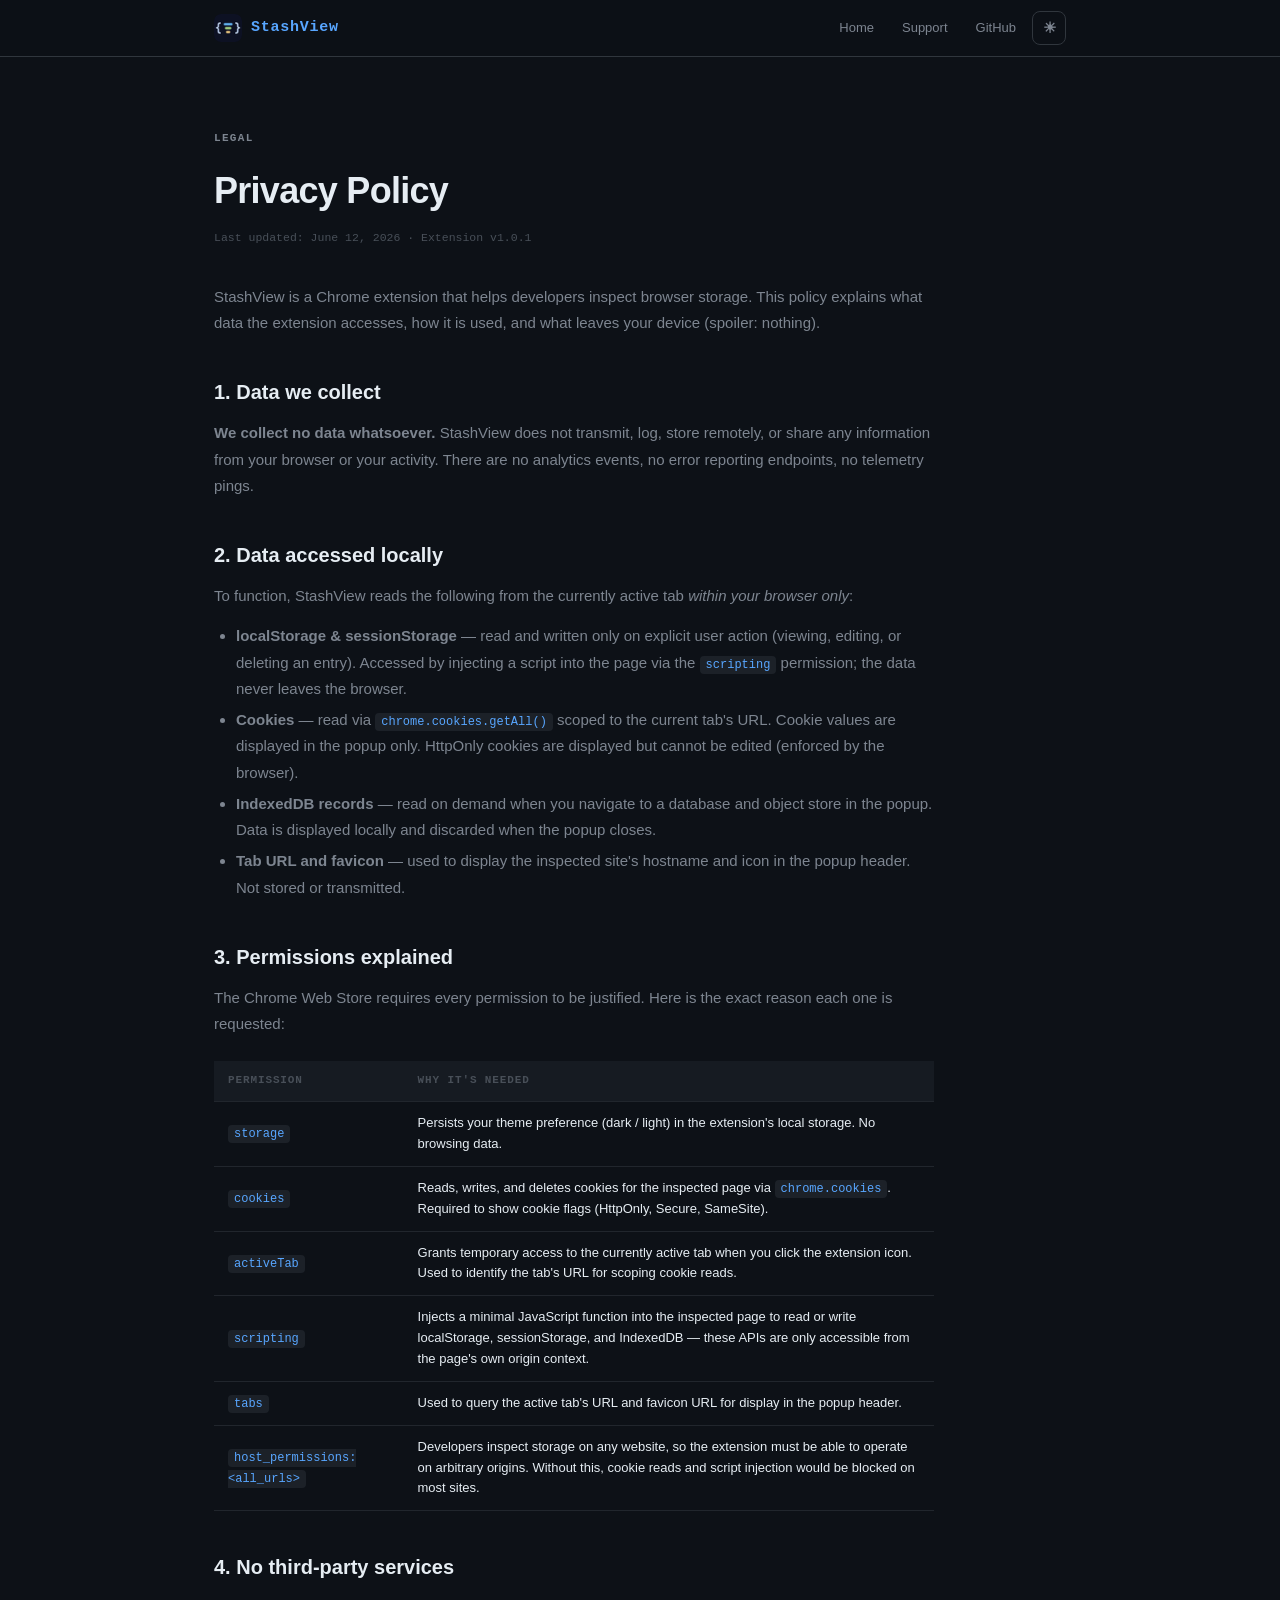
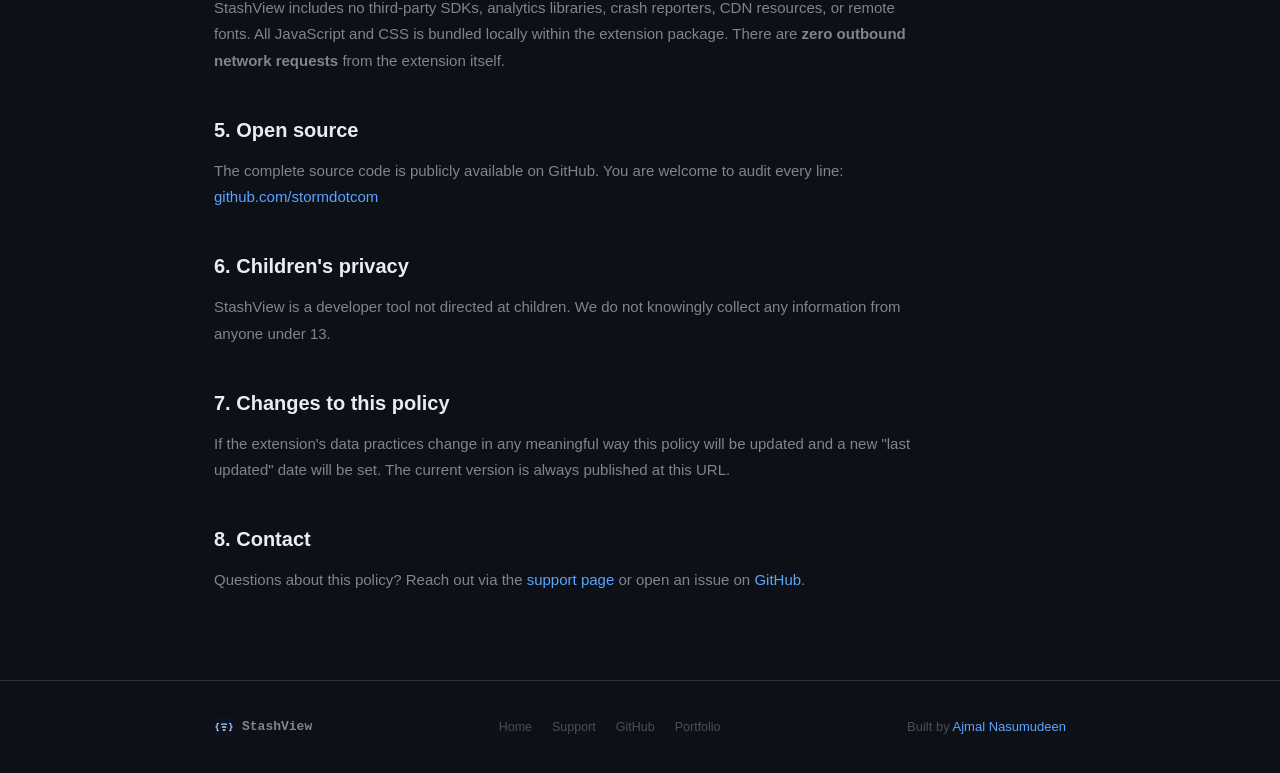
==== www/privacy/index.html @ b9c45487 "Add initial HTML files for StashView extension - Created index.html for the main page with navigatio" ====
<!DOCTYPE html>
<html lang="en" data-theme="dark">
<head>
  <meta charset="utf-8">
  <meta name="viewport" content="width=device-width, initial-scale=1">
  <title>Privacy Policy — StashView</title>
  <meta name="description" content="StashView Privacy Policy. No data collection. No telemetry. Everything stays on your device.">
  <link rel="icon" type="image/png" sizes="32x32" href="../../icons/icon32.png">
  <link rel="stylesheet" href="../assets/styles.css">
</head>
<body>

<nav class="nav">
  <div class="container nav__inner">
    <a class="nav__brand" href="/">
      <img class="nav__logo nav__logo--dark"  src="../../icons/icon32.png"       alt="StashView">
      <img class="nav__logo nav__logo--light" src="../../icons/icon32-light.png" alt="StashView">
      <span class="nav__name">StashView</span>
    </a>
    <div class="nav__links">
      <a class="nav__link" href="/">Home</a>
      <a class="nav__link" href="../support/">Support</a>
      <a class="nav__link hide-sm" href="https://github.com/stormdotcom" target="_blank" rel="noopener">GitHub</a>
      <button class="btn btn--icon" id="theme-toggle" aria-label="Toggle theme">
        <span class="ti-dark">☀</span>
        <span class="ti-light" style="display:none">☾</span>
      </button>
    </div>
  </div>
</nav>

<main class="section">
  <div class="container">
    <div class="prose">

      <p class="section__label">Legal</p>
      <h1>Privacy Policy</h1>
      <p class="last-updated">Last updated: June 12, 2026 · Extension v1.0.1</p>

      <p>
        StashView is a Chrome extension that helps developers inspect browser
        storage. This policy explains what data the extension accesses, how it
        is used, and what leaves your device (spoiler: nothing).
      </p>

      <h2>1. Data we collect</h2>
      <p>
        <strong>We collect no data whatsoever.</strong> StashView does not
        transmit, log, store remotely, or share any information from your
        browser or your activity. There are no analytics events, no error
        reporting endpoints, no telemetry pings.
      </p>

      <h2>2. Data accessed locally</h2>
      <p>
        To function, StashView reads the following from the currently active
        tab <em>within your browser only</em>:
      </p>
      <ul>
        <li>
          <strong>localStorage &amp; sessionStorage</strong> — read and written
          only on explicit user action (viewing, editing, or deleting an entry).
          Accessed by injecting a script into the page via the
          <code>scripting</code> permission; the data never leaves the browser.
        </li>
        <li>
          <strong>Cookies</strong> — read via <code>chrome.cookies.getAll()</code>
          scoped to the current tab's URL. Cookie values are displayed in the
          popup only. HttpOnly cookies are displayed but cannot be edited
          (enforced by the browser).
        </li>
        <li>
          <strong>IndexedDB records</strong> — read on demand when you navigate
          to a database and object store in the popup. Data is displayed locally
          and discarded when the popup closes.
        </li>
        <li>
          <strong>Tab URL and favicon</strong> — used to display the inspected
          site's hostname and icon in the popup header. Not stored or transmitted.
        </li>
      </ul>

      <h2>3. Permissions explained</h2>
      <p>
        The Chrome Web Store requires every permission to be justified. Here is
        the exact reason each one is requested:
      </p>

      <table class="perm-table">
        <thead>
          <tr>
            <th>Permission</th>
            <th>Why it's needed</th>
          </tr>
        </thead>
        <tbody>
          <tr>
            <td><code>storage</code></td>
            <td>Persists your theme preference (dark / light) in the extension's local storage. No browsing data.</td>
          </tr>
          <tr>
            <td><code>cookies</code></td>
            <td>Reads, writes, and deletes cookies for the inspected page via <code>chrome.cookies</code>. Required to show cookie flags (HttpOnly, Secure, SameSite).</td>
          </tr>
          <tr>
            <td><code>activeTab</code></td>
            <td>Grants temporary access to the currently active tab when you click the extension icon. Used to identify the tab's URL for scoping cookie reads.</td>
          </tr>
          <tr>
            <td><code>scripting</code></td>
            <td>Injects a minimal JavaScript function into the inspected page to read or write localStorage, sessionStorage, and IndexedDB — these APIs are only accessible from the page's own origin context.</td>
          </tr>
          <tr>
            <td><code>tabs</code></td>
            <td>Used to query the active tab's URL and favicon URL for display in the popup header.</td>
          </tr>
          <tr>
            <td><code>host_permissions: &lt;all_urls&gt;</code></td>
            <td>Developers inspect storage on any website, so the extension must be able to operate on arbitrary origins. Without this, cookie reads and script injection would be blocked on most sites.</td>
          </tr>
        </tbody>
      </table>

      <h2>4. No third-party services</h2>
      <p>
        StashView includes no third-party SDKs, analytics libraries, crash
        reporters, CDN resources, or remote fonts. All JavaScript and CSS is
        bundled locally within the extension package. There are <strong>zero
        outbound network requests</strong> from the extension itself.
      </p>

      <h2>5. Open source</h2>
      <p>
        The complete source code is publicly available on GitHub. You are
        welcome to audit every line:
        <a href="https://github.com/stormdotcom" target="_blank" rel="noopener">github.com/stormdotcom</a>
      </p>

      <h2>6. Children's privacy</h2>
      <p>
        StashView is a developer tool not directed at children. We do not
        knowingly collect any information from anyone under 13.
      </p>

      <h2>7. Changes to this policy</h2>
      <p>
        If the extension's data practices change in any meaningful way this
        policy will be updated and a new "last updated" date will be set. The
        current version is always published at this URL.
      </p>

      <h2>8. Contact</h2>
      <p>
        Questions about this policy? Reach out via the
        <a href="../support/">support page</a> or open an issue on
        <a href="https://github.com/stormdotcom" target="_blank" rel="noopener">GitHub</a>.
      </p>

    </div>
  </div>
</main>

<footer class="footer">
  <div class="container footer__inner">
    <div class="footer__brand">
      <img class="footer__logo" src="../../icons/icon32.png" alt="">
      StashView
    </div>
    <div class="footer__links">
      <a href="/">Home</a>
      <a href="../support/">Support</a>
      <a href="https://github.com/stormdotcom" target="_blank" rel="noopener">GitHub</a>
      <a href="https://ajmalnasumudeen.in" target="_blank" rel="noopener">Portfolio</a>
    </div>
    <span>Built by <a href="https://ajmalnasumudeen.in" target="_blank" rel="noopener">Ajmal Nasumudeen</a></span>
  </div>
</footer>

<script>
  const toggle = document.getElementById('theme-toggle');
  const dark  = toggle.querySelector('.ti-dark');
  const light = toggle.querySelector('.ti-light');
  let theme = localStorage.getItem('sv-theme') || 'dark';
  function apply(t) {
    document.documentElement.dataset.theme = t;
    dark.style.display  = t === 'dark'  ? 'inline' : 'none';
    light.style.display = t === 'light' ? 'inline' : 'none';
    localStorage.setItem('sv-theme', t);
    theme = t;
  }
  apply(theme);
  toggle.addEventListener('click', () => apply(theme === 'dark' ? 'light' : 'dark'));
</script>

</body>
</html>
---- www/assets/styles.css ----
/* ═══════════════════════════════════════════════════════════════
   StashView — Landing page stylesheet
   Same design tokens as the extension. Dark default, light opt-in.
═══════════════════════════════════════════════════════════════ */

/* ── Tokens ──────────────────────────────────────────────────── */
:root {
  --bg:           #0d1117;
  --surface:      #161b22;
  --surface-2:    #1c2128;
  --surface-3:    #21262d;
  --border:       #30363d;
  --border-sub:   #21262d;

  --text:         #e6edf3;
  --text-dim:     #7d8590;
  --text-dimmer:  #484f58;

  --accent:       #58a6ff;
  --accent-dim:   rgba(88,166,255,.12);
  --accent-glow:  rgba(88,166,255,.25);
  --success:      #3fb950;
  --success-dim:  rgba(63,185,80,.12);
  --danger:       #f85149;
  --warning:      #d29922;
  --purple:       #bc8cff;
  --orange:       #f7b748;

  --mono: 'JetBrains Mono','SF Mono',ui-monospace,'Cascadia Mono',monospace;
  --sans: -apple-system,BlinkMacSystemFont,'Segoe UI',Helvetica,Arial,sans-serif;

  --radius:    8px;
  --radius-lg: 14px;
  --max-w:     900px;
  --trans:     0.18s ease;
}

[data-theme="light"] {
  --bg:          #ffffff;
  --surface:     #f6f8fa;
  --surface-2:   #eaeef2;
  --surface-3:   #d0d7de;
  --border:      #d0d7de;
  --border-sub:  #e8ebef;
  --text:        #1f2328;
  --text-dim:    #57606a;
  --text-dimmer: #9198a1;
  --accent:      #0969da;
  --accent-dim:  rgba(9,105,218,.08);
  --accent-glow: rgba(9,105,218,.18);
  --success:     #1a7f37;
  --success-dim: rgba(26,127,55,.08);
  --danger:      #cf222e;
  --warning:     #9a6700;
  --purple:      #6639ba;
  --orange:      #bc5909;
}

/* ── Reset ───────────────────────────────────────────────────── */
*,*::before,*::after { box-sizing: border-box; margin: 0; padding: 0; }
html { scroll-behavior: smooth; }
body {
  font-family: var(--sans);
  background: var(--bg);
  color: var(--text);
  font-size: 15px;
  line-height: 1.6;
  transition: background var(--trans), color var(--trans);
}
a { color: var(--accent); text-decoration: none; }
a:hover { text-decoration: underline; }
img { display: block; max-width: 100%; }

/* ── Layout helpers ──────────────────────────────────────────── */
.container { max-width: var(--max-w); margin: 0 auto; padding: 0 24px; }
.mono { font-family: var(--mono); }

/* ══════════════════════════════════════════════════════════════
   NAV
══════════════════════════════════════════════════════════════ */
.nav {
  position: sticky;
  top: 0;
  z-index: 100;
  background: rgba(13,17,23,.88);
  backdrop-filter: blur(12px);
  -webkit-backdrop-filter: blur(12px);
  border-bottom: 1px solid var(--border);
}
[data-theme="light"] .nav {
  background: rgba(255,255,255,.88);
}
.nav__inner {
  display: flex;
  align-items: center;
  gap: 16px;
  height: 56px;
}
.nav__brand {
  display: flex;
  align-items: center;
  gap: 9px;
  text-decoration: none;
}
.nav__logo {
  width: 28px; height: 28px;
  border-radius: 7px;
}
.nav__logo--dark  { display: block; }
.nav__logo--light { display: none; }
[data-theme="light"] .nav__logo--dark  { display: none; }
[data-theme="light"] .nav__logo--light { display: block; }

.nav__name {
  font-family: var(--mono);
  font-size: 15px;
  font-weight: 700;
  color: var(--accent);
  letter-spacing: .05em;
}
.nav__links {
  display: flex;
  align-items: center;
  gap: 4px;
  margin-left: auto;
}
.nav__link {
  padding: 6px 12px;
  border-radius: var(--radius);
  font-size: 13px;
  color: var(--text-dim);
  transition: color var(--trans), background var(--trans);
}
.nav__link:hover { color: var(--text); background: var(--surface-2); text-decoration: none; }

.btn {
  display: inline-flex;
  align-items: center;
  gap: 7px;
  padding: 8px 18px;
  border-radius: var(--radius);
  font-size: 13px;
  font-weight: 600;
  cursor: pointer;
  border: 1px solid transparent;
  transition: background var(--trans), border-color var(--trans),
              color var(--trans), box-shadow var(--trans);
  text-decoration: none !important;
}
.btn--primary {
  background: var(--accent);
  color: #fff;
  border-color: var(--accent);
}
.btn--primary:hover {
  background: #79baff;
  box-shadow: 0 0 16px var(--accent-glow);
}
.btn--ghost {
  background: transparent;
  color: var(--text-dim);
  border-color: var(--border);
}
.btn--ghost:hover { color: var(--text); border-color: var(--text-dim); background: var(--surface); }

.btn--icon {
  width: 34px; height: 34px;
  padding: 0;
  justify-content: center;
  background: transparent;
  border-color: var(--border);
  color: var(--text-dim);
  font-size: 15px;
}
.btn--icon:hover { color: var(--accent); border-color: var(--accent); background: var(--accent-dim); }

/* ══════════════════════════════════════════════════════════════
   HERO
══════════════════════════════════════════════════════════════ */
.hero {
  padding: 80px 0 70px;
  text-align: center;
  position: relative;
  overflow: hidden;
}
.hero::before {
  content: '';
  position: absolute;
  top: -120px; left: 50%;
  transform: translateX(-50%);
  width: 600px; height: 600px;
  background: radial-gradient(circle, var(--accent-glow) 0%, transparent 70%);
  pointer-events: none;
}
.hero__eyebrow {
  display: inline-flex;
  align-items: center;
  gap: 6px;
  padding: 4px 12px;
  border-radius: 999px;
  border: 1px solid var(--border);
  font-size: 11.5px;
  color: var(--text-dim);
  font-family: var(--mono);
  margin-bottom: 24px;
  background: var(--surface);
}
.hero__eyebrow-dot {
  width: 6px; height: 6px;
  border-radius: 50%;
  background: var(--success);
  box-shadow: 0 0 6px var(--success);
}
.hero__icon {
  width: 80px; height: 80px;
  border-radius: 20px;
  margin: 0 auto 24px;
  box-shadow: 0 0 40px var(--accent-glow);
}
.hero__icon--dark  { display: block; }
.hero__icon--light { display: none; }
[data-theme="light"] .hero__icon--dark  { display: none; }
[data-theme="light"] .hero__icon--light { display: block; }

.hero__title {
  font-size: clamp(32px, 5vw, 52px);
  font-weight: 800;
  line-height: 1.15;
  letter-spacing: -.02em;
  margin-bottom: 16px;
}
.hero__title span {
  background: linear-gradient(135deg, var(--accent) 0%, var(--purple) 100%);
  -webkit-background-clip: text;
  -webkit-text-fill-color: transparent;
  background-clip: text;
}
.hero__sub {
  font-size: 17px;
  color: var(--text-dim);
  max-width: 540px;
  margin: 0 auto 32px;
  line-height: 1.7;
}
.hero__actions {
  display: flex;
  justify-content: center;
  gap: 10px;
  flex-wrap: wrap;
  margin-bottom: 40px;
}
.hero__badges {
  display: flex;
  justify-content: center;
  gap: 12px;
  flex-wrap: wrap;
}
.badge {
  display: inline-flex;
  align-items: center;
  gap: 5px;
  padding: 4px 10px;
  border-radius: 999px;
  font-size: 11px;
  font-family: var(--mono);
  font-weight: 500;
  border: 1px solid var(--border);
  background: var(--surface);
  color: var(--text-dim);
}
.badge--green { border-color: rgba(63,185,80,.4); background: var(--success-dim); color: var(--success); }
.badge--blue  { border-color: rgba(88,166,255,.4); background: var(--accent-dim);  color: var(--accent); }
.badge--dim   { color: var(--text-dimmer); }

/* ══════════════════════════════════════════════════════════════
   SECTION SHARED
══════════════════════════════════════════════════════════════ */
.section { padding: 72px 0; }
.section + .section { border-top: 1px solid var(--border-sub); }

.section__label {
  font-family: var(--mono);
  font-size: 11px;
  font-weight: 600;
  letter-spacing: .12em;
  text-transform: uppercase;
  color: var(--accent);
  margin-bottom: 10px;
}
.section__title {
  font-size: clamp(22px, 3.5vw, 32px);
  font-weight: 700;
  letter-spacing: -.02em;
  line-height: 1.25;
  margin-bottom: 12px;
}
.section__sub {
  font-size: 15px;
  color: var(--text-dim);
  max-width: 560px;
  line-height: 1.7;
}

/* ══════════════════════════════════════════════════════════════
   FEATURES GRID
══════════════════════════════════════════════════════════════ */
.features-grid {
  display: grid;
  grid-template-columns: repeat(auto-fill, minmax(200px, 1fr));
  gap: 16px;
  margin-top: 40px;
}
.feature-card {
  background: var(--surface);
  border: 1px solid var(--border);
  border-radius: var(--radius-lg);
  padding: 24px 20px;
  transition: border-color var(--trans), box-shadow var(--trans), transform var(--trans);
}
.feature-card:hover {
  border-color: var(--accent);
  box-shadow: 0 0 20px var(--accent-glow);
  transform: translateY(-2px);
}
.feature-card__icon {
  font-size: 26px;
  margin-bottom: 14px;
  line-height: 1;
}
.feature-card__title {
  font-size: 14px;
  font-weight: 700;
  font-family: var(--mono);
  color: var(--text);
  margin-bottom: 8px;
}
.feature-card__desc {
  font-size: 13px;
  color: var(--text-dim);
  line-height: 1.6;
}
.feature-card__tag {
  display: inline-block;
  margin-top: 14px;
  font-size: 10px;
  font-family: var(--mono);
  padding: 2px 8px;
  border-radius: 999px;
  border: 1px solid var(--border);
  color: var(--text-dimmer);
}

/* ══════════════════════════════════════════════════════════════
   HOW IT WORKS
══════════════════════════════════════════════════════════════ */
.steps {
  display: grid;
  grid-template-columns: repeat(auto-fill, minmax(220px, 1fr));
  gap: 24px;
  margin-top: 40px;
}
.step {
  display: flex;
  flex-direction: column;
  gap: 12px;
}
.step__num {
  width: 32px; height: 32px;
  border-radius: 50%;
  background: var(--accent-dim);
  border: 1px solid var(--accent);
  color: var(--accent);
  font-size: 13px;
  font-weight: 700;
  font-family: var(--mono);
  display: flex;
  align-items: center;
  justify-content: center;
  flex-shrink: 0;
}
.step__title { font-size: 14px; font-weight: 700; }
.step__desc  { font-size: 13px; color: var(--text-dim); line-height: 1.6; }

/* ══════════════════════════════════════════════════════════════
   PRIVACY CALLOUT
══════════════════════════════════════════════════════════════ */
.privacy-callout {
  background: var(--success-dim);
  border: 1px solid rgba(63,185,80,.3);
  border-radius: var(--radius-lg);
  padding: 40px 48px;
  display: flex;
  gap: 40px;
  align-items: flex-start;
  flex-wrap: wrap;
}
.privacy-callout__icon { font-size: 40px; flex-shrink: 0; }
.privacy-callout__title {
  font-size: 20px;
  font-weight: 700;
  color: var(--success);
  margin-bottom: 10px;
}
.privacy-callout__body { font-size: 14px; color: var(--text-dim); line-height: 1.75; }
.privacy-callout__pills {
  display: flex;
  flex-wrap: wrap;
  gap: 8px;
  margin-top: 16px;
}

/* ══════════════════════════════════════════════════════════════
   PERMISSIONS TABLE
══════════════════════════════════════════════════════════════ */
.perm-table {
  width: 100%;
  border-collapse: collapse;
  margin-top: 24px;
  font-size: 13px;
}
.perm-table th, .perm-table td {
  padding: 11px 14px;
  text-align: left;
  border-bottom: 1px solid var(--border-sub);
}
.perm-table th {
  font-family: var(--mono);
  font-size: 11px;
  font-weight: 600;
  letter-spacing: .08em;
  text-transform: uppercase;
  color: var(--text-dimmer);
  background: var(--surface);
}
.perm-table tr:hover td { background: var(--surface); }
.perm-table code {
  font-family: var(--mono);
  font-size: 11.5px;
  padding: 2px 6px;
  border-radius: 4px;
  background: var(--surface-2);
  color: var(--accent);
}

/* ══════════════════════════════════════════════════════════════
   FAQ
══════════════════════════════════════════════════════════════ */
.faq { margin-top: 32px; display: flex; flex-direction: column; gap: 4px; }
.faq-item {
  border: 1px solid var(--border);
  border-radius: var(--radius);
  overflow: hidden;
}
.faq-item summary {
  padding: 14px 18px;
  cursor: pointer;
  font-size: 14px;
  font-weight: 600;
  list-style: none;
  display: flex;
  justify-content: space-between;
  align-items: center;
  background: var(--surface);
  transition: background var(--trans);
  user-select: none;
}
.faq-item summary:hover { background: var(--surface-2); }
.faq-item summary::after { content: '+'; font-size: 18px; color: var(--text-dimmer); }
.faq-item[open] summary::after { content: '−'; color: var(--accent); }
.faq-item__body {
  padding: 14px 18px;
  font-size: 13px;
  color: var(--text-dim);
  line-height: 1.7;
  border-top: 1px solid var(--border-sub);
}

/* ══════════════════════════════════════════════════════════════
   CONTACT CARDS
══════════════════════════════════════════════════════════════ */
.contact-grid {
  display: grid;
  grid-template-columns: repeat(auto-fill, minmax(220px, 1fr));
  gap: 16px;
  margin-top: 32px;
}
.contact-card {
  display: flex;
  flex-direction: column;
  gap: 10px;
  padding: 22px 20px;
  background: var(--surface);
  border: 1px solid var(--border);
  border-radius: var(--radius-lg);
  transition: border-color var(--trans), transform var(--trans);
  text-decoration: none !important;
  color: inherit;
}
.contact-card:hover { border-color: var(--accent); transform: translateY(-2px); }
.contact-card__icon { font-size: 24px; }
.contact-card__title { font-size: 14px; font-weight: 700; }
.contact-card__url {
  font-family: var(--mono);
  font-size: 11px;
  color: var(--accent);
  word-break: break-all;
}
.contact-card__desc { font-size: 12.5px; color: var(--text-dim); line-height: 1.55; }

/* ══════════════════════════════════════════════════════════════
   FOOTER
══════════════════════════════════════════════════════════════ */
.footer {
  border-top: 1px solid var(--border);
  padding: 36px 0;
  font-size: 13px;
  color: var(--text-dimmer);
}
.footer__inner {
  display: flex;
  align-items: center;
  justify-content: space-between;
  flex-wrap: wrap;
  gap: 16px;
}
.footer__brand {
  display: flex;
  align-items: center;
  gap: 8px;
  font-family: var(--mono);
  font-size: 13px;
  font-weight: 700;
  color: var(--text-dim);
}
.footer__logo { width: 20px; height: 20px; border-radius: 5px; }
.footer__links {
  display: flex;
  gap: 20px;
  flex-wrap: wrap;
}
.footer__links a { color: var(--text-dimmer); font-size: 12.5px; }
.footer__links a:hover { color: var(--text); }

/* ══════════════════════════════════════════════════════════════
   PROSE (privacy / support body copy)
══════════════════════════════════════════════════════════════ */
.prose { max-width: 720px; }
.prose h1 { font-size: clamp(24px,4vw,36px); font-weight: 800; letter-spacing: -.02em; margin-bottom: 8px; }
.prose h2 { font-size: 20px; font-weight: 700; margin: 40px 0 12px; }
.prose h3 { font-size: 16px; font-weight: 700; margin: 28px 0 8px; color: var(--accent); }
.prose p  { margin-bottom: 14px; color: var(--text-dim); line-height: 1.75; }
.prose ul, .prose ol { padding-left: 22px; margin-bottom: 14px; color: var(--text-dim); line-height: 1.75; }
.prose li { margin-bottom: 5px; }
.prose a  { color: var(--accent); }
.prose code {
  font-family: var(--mono);
  font-size: 12px;
  padding: 2px 6px;
  border-radius: 4px;
  background: var(--surface-2);
  color: var(--accent);
}
.prose .last-updated {
  font-family: var(--mono);
  font-size: 11.5px;
  color: var(--text-dimmer);
  margin-bottom: 36px;
}

/* ══════════════════════════════════════════════════════════════
   RESPONSIVE
══════════════════════════════════════════════════════════════ */
@media (max-width: 640px) {
  .hero { padding: 52px 0 48px; }
  .privacy-callout { padding: 28px 24px; gap: 20px; }
  .nav__link.hide-sm { display: none; }
}
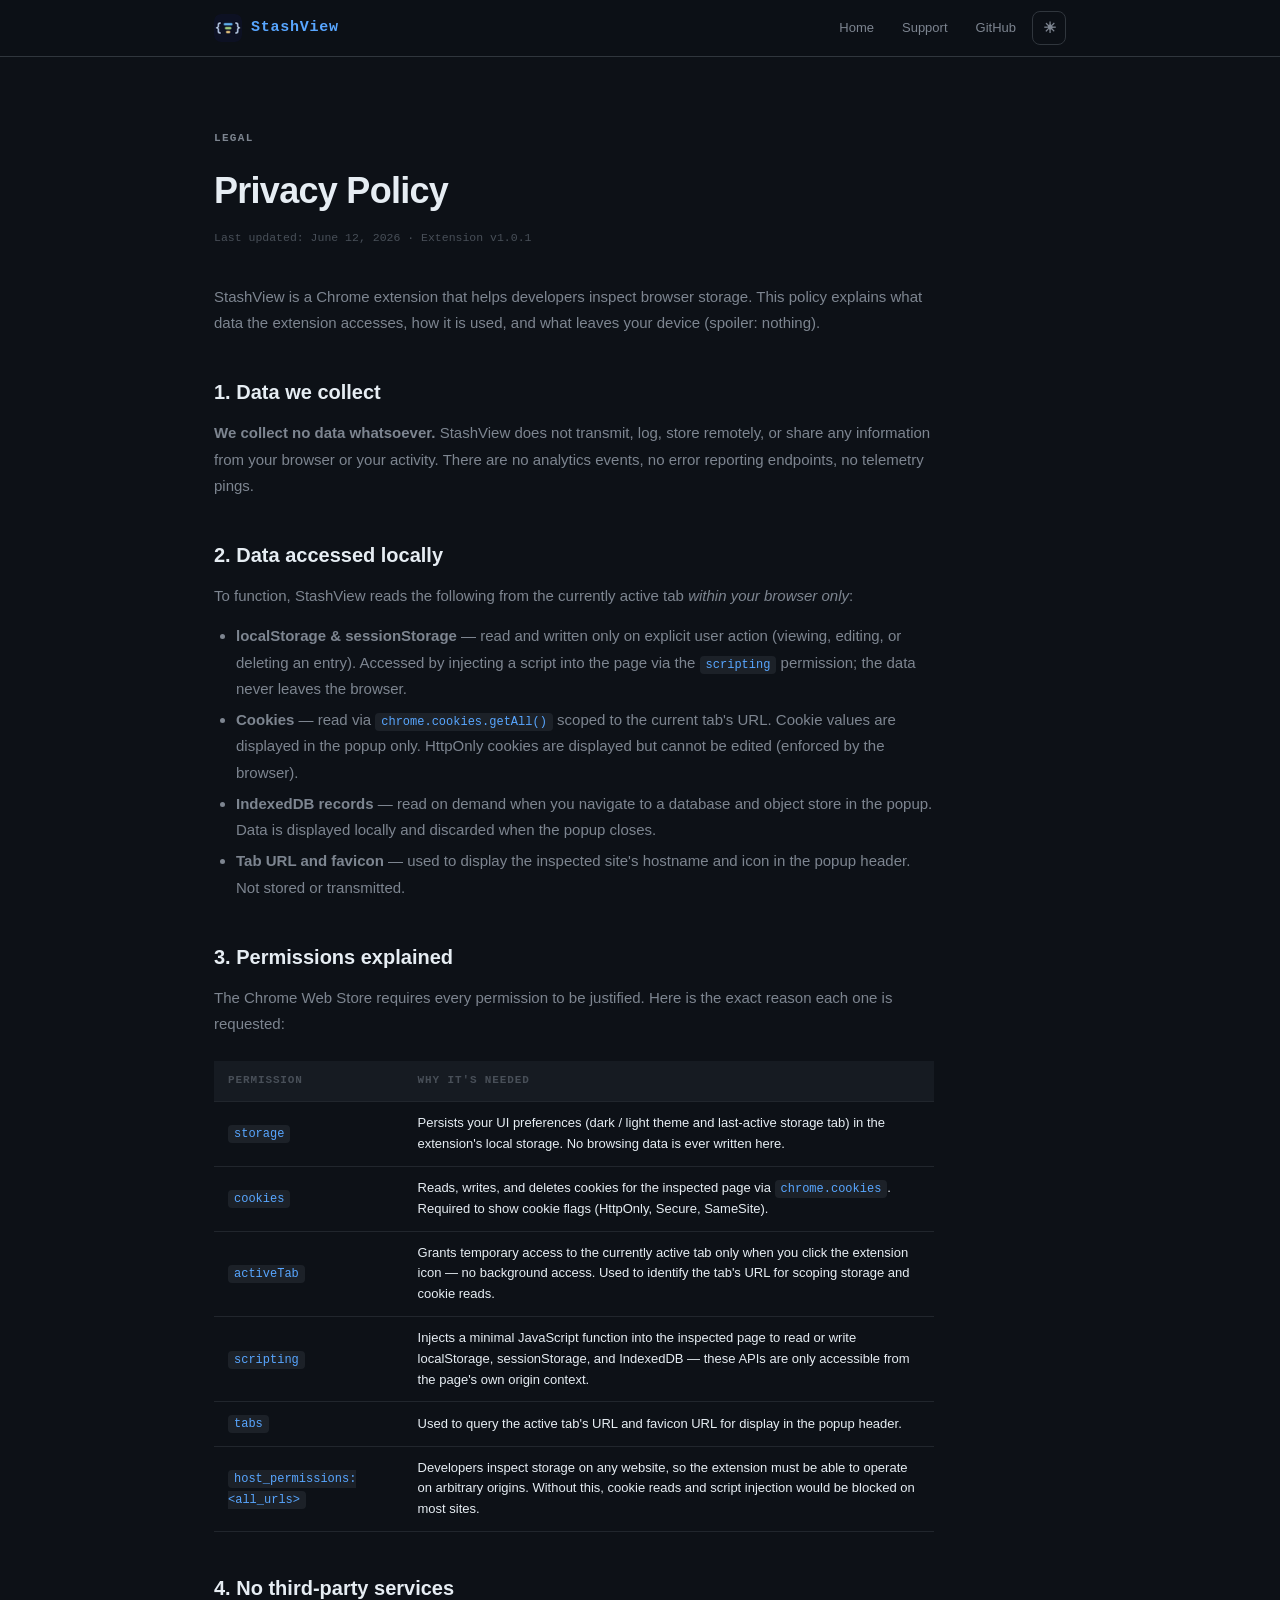
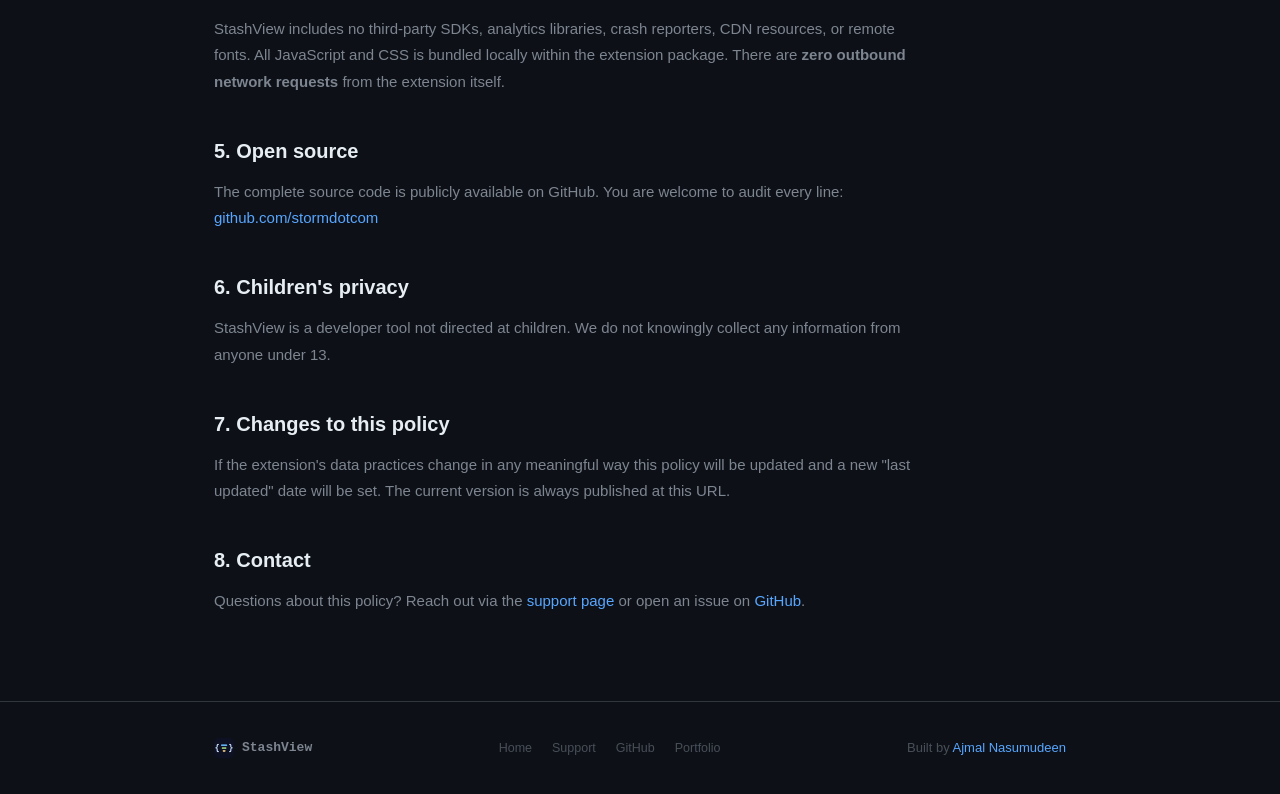
==== commit 3f7ffa03: "fix: update privacy policy text for clarity on storage and access permissions" ====
--- a/www/privacy/index.html
+++ b/www/privacy/index.html
@@ -5,7 +5,10 @@
   <meta name="viewport" content="width=device-width, initial-scale=1">
   <title>Privacy Policy — StashView</title>
   <meta name="description" content="StashView Privacy Policy. No data collection. No telemetry. Everything stays on your device.">
-  <link rel="icon" type="image/png" sizes="32x32" href="../../icons/icon32.png">
+  <link rel="icon" type="image/svg+xml" href="../assets/icons/icon.svg">
+  <link rel="icon" type="image/png" sizes="128x128" href="../assets/icons/icon128.png">
+  <link rel="icon" type="image/png" sizes="32x32" href="../assets/icons/icon32.png">
+  <link rel="icon" type="image/png" sizes="16x16" href="../assets/icons/icon16.png">
   <link rel="stylesheet" href="../assets/styles.css">
 </head>
 <body>
@@ -13,8 +16,8 @@
 <nav class="nav">
   <div class="container nav__inner">
     <a class="nav__brand" href="/">
-      <img class="nav__logo nav__logo--dark"  src="../../icons/icon32.png"       alt="StashView">
-      <img class="nav__logo nav__logo--light" src="../../icons/icon32-light.png" alt="StashView">
+      <img class="nav__logo nav__logo--dark"  src="../assets/icons/icon32.png"       alt="StashView">
+      <img class="nav__logo nav__logo--light" src="../assets/icons/icon32-light.png" alt="StashView">
       <span class="nav__name">StashView</span>
     </a>
     <div class="nav__links">
@@ -96,7 +99,7 @@
         <tbody>
           <tr>
             <td><code>storage</code></td>
-            <td>Persists your theme preference (dark / light) in the extension's local storage. No browsing data.</td>
+            <td>Persists your UI preferences (dark / light theme and last-active storage tab) in the extension's local storage. No browsing data is ever written here.</td>
           </tr>
           <tr>
             <td><code>cookies</code></td>
@@ -104,7 +107,7 @@
           </tr>
           <tr>
             <td><code>activeTab</code></td>
-            <td>Grants temporary access to the currently active tab when you click the extension icon. Used to identify the tab's URL for scoping cookie reads.</td>
+            <td>Grants temporary access to the currently active tab only when you click the extension icon — no background access. Used to identify the tab's URL for scoping storage and cookie reads.</td>
           </tr>
           <tr>
             <td><code>scripting</code></td>
@@ -163,7 +166,7 @@
 <footer class="footer">
   <div class="container footer__inner">
     <div class="footer__brand">
-      <img class="footer__logo" src="../../icons/icon32.png" alt="">
+      <img class="footer__logo" src="../assets/icons/icon32.png" alt="">
       StashView
     </div>
     <div class="footer__links">
